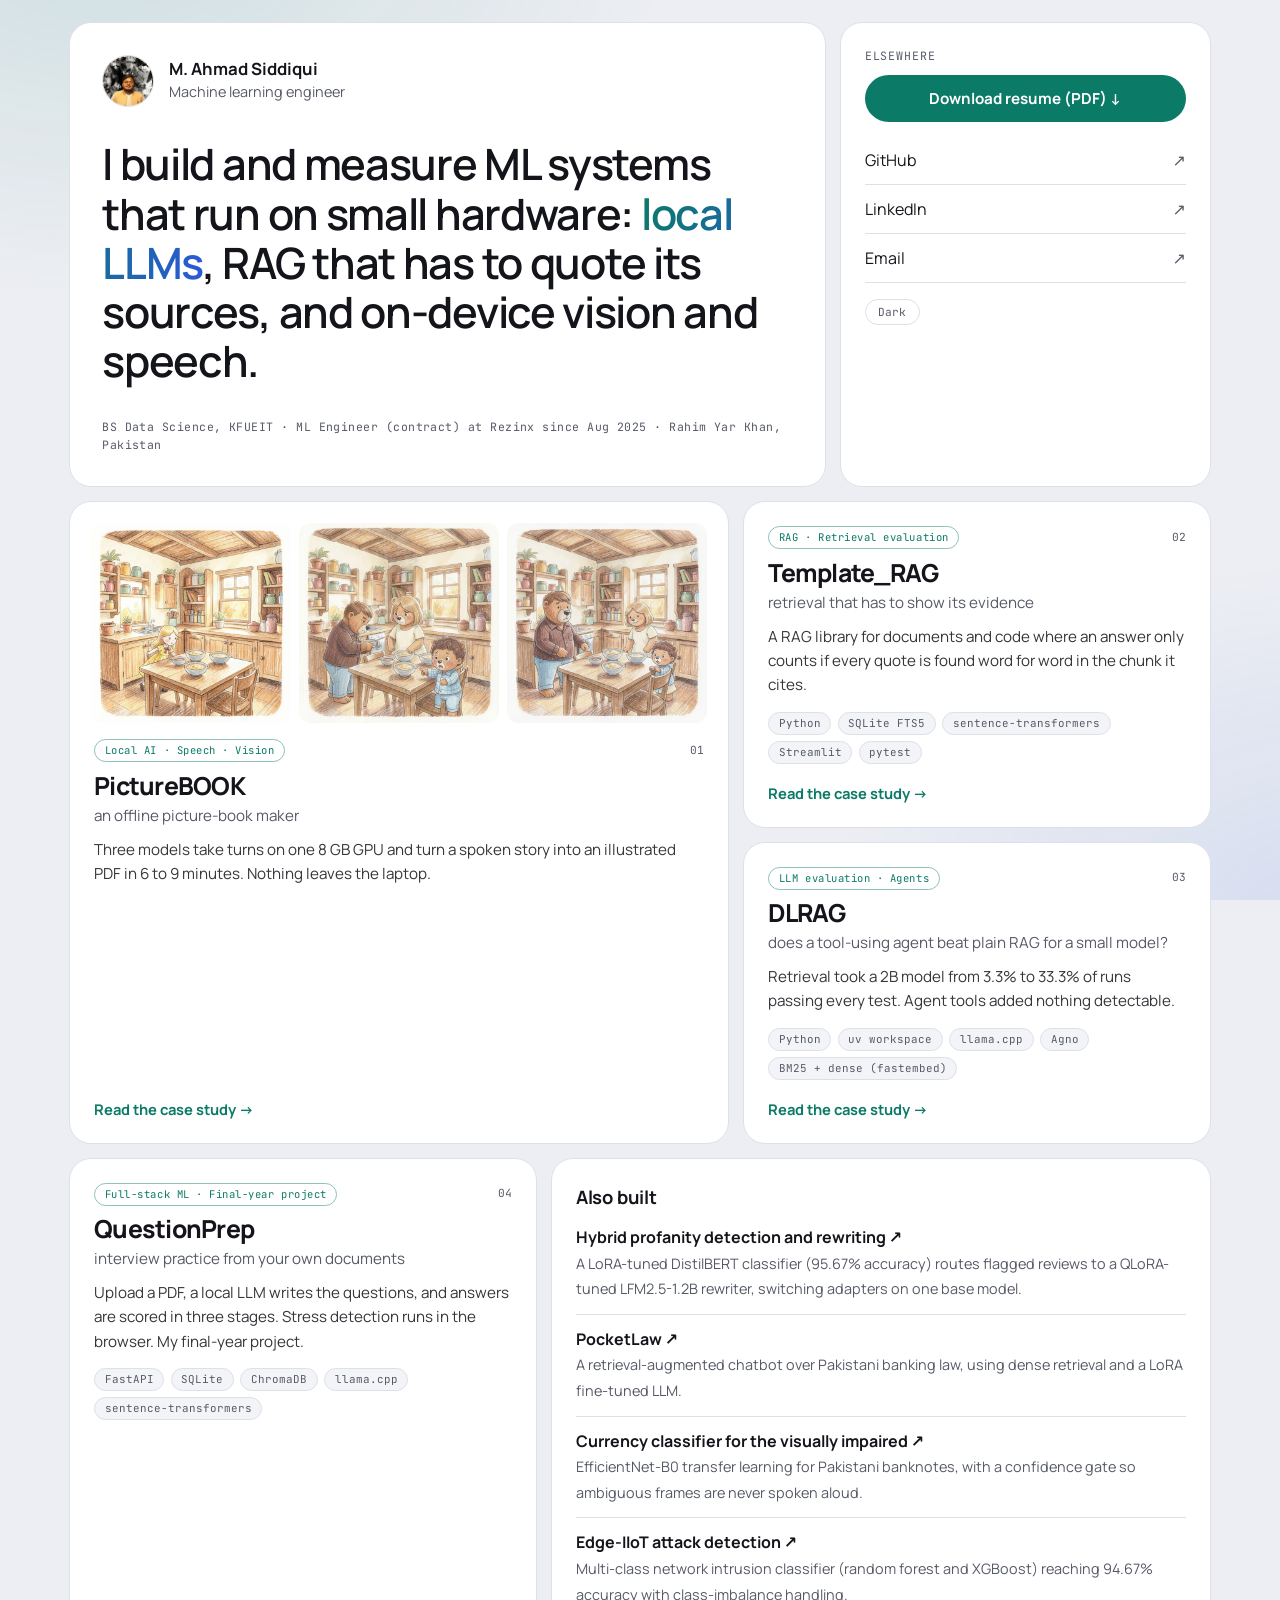
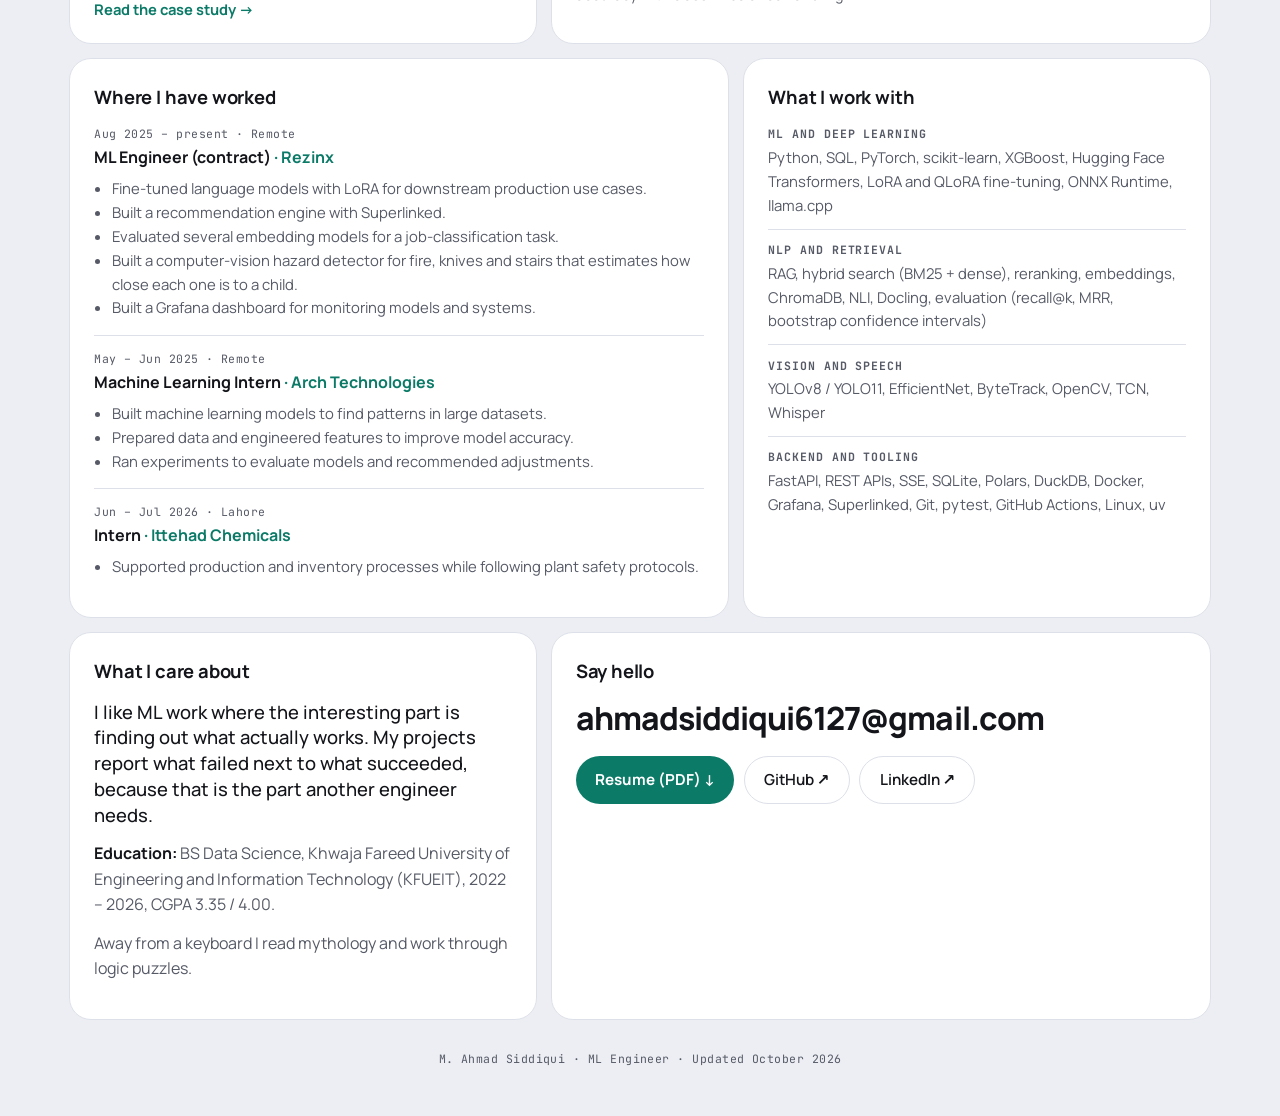
==== designs/bento.html @ fce0da24 "Redesign portfolio as a bento layout; add case studies, resume and design options Project case studi" ====
<!doctype html>
<html lang="en">
<head>

<meta charset="UTF-8" />
<meta name="viewport" content="width=device-width, initial-scale=1.0" />
<title>M. Ahmad Siddiqui | ML Engineer</title>
<meta name="description" content="M. Ahmad Siddiqui, ML engineer. Local LLMs, RAG that quotes its sources, and on-device vision and speech, with measured results." />
<meta property="og:type" content="website" />
<meta property="og:title" content="M. Ahmad Siddiqui | ML Engineer" />
<script>
    /* Theme before first paint: saved choice, else the system setting, else the design's default. */
    (function () {
        var t = "dark";
        try {
            var s = localStorage.getItem("theme");
            if (s === "light" || s === "dark") t = s;
            else if (window.matchMedia("(prefers-color-scheme: dark)").matches) t = "dark";
            else if (window.matchMedia("(prefers-color-scheme: light)").matches) t = "light";
        } catch (e) {}
        document.documentElement.setAttribute("data-theme", t);
    })();
</script>
<link rel="preconnect" href="https://fonts.googleapis.com" />
<link rel="preconnect" href="https://fonts.gstatic.com" crossorigin />
<meta name="theme-color" content="#0a0a0d" />
<link href="https://fonts.googleapis.com/css2?family=Manrope:wght@300..800&family=JetBrains+Mono:wght@400;500&display=swap" rel="stylesheet" />
<style>
    :root {
        --bg: #0a0a0d; --tile: #131318; --tile2: #1b1b22; --line: #26262f; --ink: #ededf0; --mute: #a0a0ac;
        --accent: #5eead4; --accent2: #8ab4ff; --accent-ink: #06201b; --warn: #ff9f9f;
        --sans: "Manrope", system-ui, -apple-system, "Segoe UI", sans-serif;
        --mono: "JetBrains Mono", ui-monospace, "SF Mono", Menlo, Consolas, monospace;
        --r: 22px;
    }
    [data-theme="light"] {
        --bg: #eceef3; --tile: #ffffff; --tile2: #f3f4f8; --line: #dde0e8; --ink: #14151a; --mute: #565a66;
        --accent: #0b7a67; --accent2: #2b59d9; --accent-ink: #ffffff; --warn: #b42318;
    }
    * { box-sizing: border-box; margin: 0; padding: 0; }
    html { scroll-behavior: smooth; }
    body { background: var(--bg); color: var(--ink); font-family: var(--sans); font-size: 1rem; line-height: 1.6; min-height: 100vh; transition: background-color .25s, color .25s; }
    body::before { content: ""; position: fixed; inset: 0; z-index: -1; pointer-events: none;
        background: radial-gradient(60rem 40rem at 8% -10%, color-mix(in srgb, var(--accent) 13%, transparent), transparent 60%),
                    radial-gradient(55rem 40rem at 105% 105%, color-mix(in srgb, var(--accent2) 12%, transparent), transparent 60%); }
    a { color: inherit; }
    :focus-visible { outline: 2px solid var(--accent); outline-offset: 3px; border-radius: 6px; }
    body:has(dialog[open]) { overflow: hidden; }
    .mono { font-family: var(--mono); font-size: .72rem; letter-spacing: .04em; }
    .up { text-transform: uppercase; letter-spacing: .08em; color: var(--mute); }

    .grid { max-width: 1180px; margin: 0 auto; padding: 1.4rem 1.2rem 3rem; display: grid; grid-template-columns: repeat(12, minmax(0, 1fr)); gap: 14px; grid-auto-flow: dense; }
    .t { background: var(--tile); border: 1px solid var(--line); border-radius: var(--r); padding: 1.5rem; position: relative; overflow: hidden; transition: border-color .2s, transform .2s, background-color .25s; min-width: 0; }
    .t h2 { font-size: 1.15rem; font-weight: 700; letter-spacing: -.01em; margin-bottom: .8rem; }
    .s4 { grid-column: span 4; } .s5 { grid-column: span 5; } .s6 { grid-column: span 6; } .s7 { grid-column: span 7; } .s8 { grid-column: span 8; } .s12 { grid-column: span 12; }
    .r2 { grid-row: span 2; }

    /* intro + links */
    .intro { padding: 2rem; display: flex; flex-direction: column; justify-content: space-between; gap: 2rem; }
    .who { display: flex; align-items: center; gap: .9rem; }
    .who img { width: 52px; height: 52px; border-radius: 50%; object-fit: cover; border: 1px solid var(--line); }
    .who h1 { font-size: 1.05rem; font-weight: 700; line-height: 1.2; }
    .who span { color: var(--mute); font-size: .9rem; }
    .lead { font-size: clamp(1.7rem, 3.5vw, 2.7rem); line-height: 1.14; font-weight: 600; letter-spacing: -.03em; max-width: 20em; }
    .lead em { font-style: normal; background: linear-gradient(100deg, var(--accent), var(--accent2)); -webkit-background-clip: text; background-clip: text; color: transparent; }
    .where { color: var(--mute); }
    .linkrows a { display: flex; justify-content: space-between; align-items: center; padding: .7rem 0; border-bottom: 1px solid var(--line); text-decoration: none; }
    .linkrows a:hover { color: var(--accent); }
    .linkrows a span:last-child { color: var(--mute); }
    .btn { display: inline-flex; align-items: center; justify-content: center; gap: .5rem; background: var(--accent); color: var(--accent-ink); font-weight: 700; border: 0; border-radius: 999px; padding: .7rem 1.2rem; text-decoration: none; cursor: pointer; font-family: inherit; font-size: .95rem; }
    .btn:hover { filter: brightness(1.08); }
    .btn.ghost { background: transparent; color: var(--ink); border: 1px solid var(--line); font-weight: 600; }
    .btn.ghost:hover { border-color: var(--accent); color: var(--accent); filter: none; }
    .tbtn { background: none; border: 1px solid var(--line); border-radius: 999px; color: var(--mute); font-family: var(--mono); font-size: .7rem; padding: .3rem .8rem; cursor: pointer; margin-top: 1rem; }
    .tbtn:hover { color: var(--ink); border-color: var(--mute); }

    /* project tiles */
    .proj { cursor: pointer; display: flex; flex-direction: column; gap: .6rem; }
    .proj:hover { border-color: var(--accent); transform: translateY(-2px); }
    .pill { align-self: flex-start; font-family: var(--mono); font-size: .66rem; letter-spacing: .05em; color: var(--accent); border: 1px solid color-mix(in srgb, var(--accent) 45%, transparent); border-radius: 999px; padding: .12rem .6rem; }
    .proj h3 { font-size: 1.55rem; font-weight: 750; letter-spacing: -.03em; line-height: 1.1; }
    .proj .tag { color: var(--mute); font-size: .95rem; margin-top: -.3rem; }
    .proj .find { color: var(--ink); opacity: .86; font-size: .95rem; }
    .proj .more { margin-top: auto; padding-top: .6rem; font-weight: 700; color: var(--accent); background: none; border: 0; text-align: left; font-family: inherit; font-size: .92rem; cursor: pointer; }
    .proj .more::after { content: " →"; }
    .collage { display: grid; grid-template-columns: repeat(3, 1fr); gap: .5rem; margin: -.2rem -.2rem .4rem; }
    .collage img { width: 100%; height: auto; display: block; border-radius: 12px; }
    .toprow { display: flex; justify-content: space-between; align-items: center; }
    .num { font-family: var(--mono); font-size: .7rem; color: var(--mute); }
    .stack.mini { margin-top: .3rem; }

    /* lists in tiles */
    .also a { display: block; padding: .75rem 0; border-top: 1px solid var(--line); text-decoration: none; }
    .also a:first-of-type { border-top: 0; padding-top: 0; }
    .also b { display: block; font-weight: 700; }
    .also span { color: var(--mute); font-size: .9rem; }
    .also a:hover b { color: var(--accent); }
    .job { padding: .9rem 0; border-top: 1px solid var(--line); }
    .job:first-of-type { border-top: 0; padding-top: 0; }
    .job h3 { font-size: 1rem; font-weight: 700; }
    .job .org { color: var(--accent); }
    .job .d { color: var(--mute); display: block; margin-bottom: .1rem; }
    .job ul { margin: .4rem 0 0 1.1rem; color: var(--mute); font-size: .93rem; }
    .sk { padding: .7rem 0; border-top: 1px solid var(--line); }
    .sk:first-of-type { border-top: 0; padding-top: 0; }
    .sk h3 { margin-bottom: .15rem; }
    .sk p { color: var(--mute); font-size: .93rem; }
    .about p { color: var(--mute); margin-bottom: .8rem; }
    .about p:first-of-type { color: var(--ink); font-size: 1.15rem; line-height: 1.4; font-weight: 500; }
    .about strong { color: var(--ink); }
    .mail { display: block; font-size: clamp(1.25rem, 2.6vw, 2rem); font-weight: 750; letter-spacing: -.03em; line-height: 1.15; overflow-wrap: anywhere; text-decoration: none; margin: .2rem 0 1.2rem; }
    .mail:hover { color: var(--accent); }
    .row { display: flex; flex-wrap: wrap; gap: .6rem; }
    footer { grid-column: 1 / -1; text-align: center; color: var(--mute); padding-top: 1rem; }

    /* case-study dialog */
    dialog.case { width: min(860px, 94vw); max-height: 90vh; margin: auto; padding: 0; border: 1px solid var(--line); border-radius: 26px; background: var(--tile); color: var(--ink); overflow: auto; }
    dialog.case::backdrop { background: rgba(0, 0, 0, .62); backdrop-filter: blur(5px); }
    .dh { position: sticky; top: 0; z-index: 2; display: flex; align-items: center; gap: 1rem; padding: 1rem 1.4rem; background: color-mix(in srgb, var(--tile) 92%, transparent); backdrop-filter: blur(8px); border-bottom: 1px solid var(--line); }
    .dh h3 { font-size: 1.15rem; font-weight: 750; letter-spacing: -.02em; margin-right: auto; }
    .dh h3 span { color: var(--mute); font-weight: 500; font-size: .95rem; }
    .x { background: var(--tile2); border: 1px solid var(--line); color: var(--ink); width: 2.2rem; height: 2.2rem; border-radius: 50%; cursor: pointer; font-size: 1.1rem; line-height: 1; }
    .x:hover { border-color: var(--accent); color: var(--accent); }
    .db { padding: 1.4rem 1.6rem 2rem; }
    .db .problem { font-size: 1.25rem; line-height: 1.35; font-weight: 500; letter-spacing: -.01em; margin-bottom: 1rem; max-width: 36em; }
    .dl { display: flex; flex-wrap: wrap; gap: .5rem; margin-bottom: 1.4rem; }
    .dl a { text-decoration: none; border: 1px solid var(--line); border-radius: 999px; padding: .3rem .85rem; font-size: .85rem; }
    .dl a:hover { border-color: var(--accent); color: var(--accent); }
    .pipe { display: flex; flex-wrap: wrap; gap: .4rem; list-style: none; margin-bottom: .4rem; }
    .pipe li { background: var(--tile2); border: 1px solid var(--line); border-radius: 999px; padding: .15rem .75rem; font-size: .8rem; color: var(--mute); }
    .pipe li.hl { color: var(--ink); border-color: var(--accent); }
    .cap { font-family: var(--mono); font-size: .68rem; color: var(--mute); margin-bottom: 1.3rem; }
    .gal { display: grid; grid-template-columns: repeat(3, 1fr); gap: .6rem; margin-bottom: .4rem; }
    .gal img { width: 100%; height: auto; display: block; border-radius: 14px; }
    .part { margin-bottom: 1.2rem; max-width: 42em; }
    .part h4 { font-family: var(--mono); font-size: .7rem; font-weight: 500; letter-spacing: .08em; text-transform: uppercase; color: var(--accent); margin-bottom: .25rem; }
    .part p { color: var(--mute); }
    .part strong { color: var(--ink); font-weight: 700; }
    .fail { border-radius: 16px; background: color-mix(in srgb, var(--warn) 10%, transparent); border: 1px solid color-mix(in srgb, var(--warn) 35%, transparent); padding: 1rem 1.2rem 1.1rem; margin: 1.4rem 0; max-width: 42em; }
    .fail h4 { font-family: var(--mono); font-size: .7rem; font-weight: 500; letter-spacing: .08em; text-transform: uppercase; color: var(--warn); margin-bottom: .25rem; }
    .stack { display: flex; flex-wrap: wrap; gap: .4rem; list-style: none; }
    .stack li { font-family: var(--mono); font-size: .68rem; background: var(--tile2); border: 1px solid var(--line); border-radius: 999px; padding: .1rem .6rem; color: var(--mute); }

    @media (max-width: 900px) {
        .grid { grid-template-columns: repeat(6, minmax(0, 1fr)); }
        .s4, .s5, .s6, .s7, .s8 { grid-column: span 6; }
        .r2 { grid-row: auto; }
        .intro { gap: 1.4rem; }
    }
    @media (max-width: 520px) {
        .grid { padding: 1rem .8rem 2rem; }
        .t { padding: 1.2rem; }
        .db { padding: 1.1rem 1.1rem 1.6rem; }
    }
    @media (prefers-reduced-motion: reduce) { html { scroll-behavior: auto; } * { transition: none !important; } }
</style>
</head>
<body>
<main class="grid">
    <section class="t s8 intro" aria-label="Introduction">
        <div class="who">
            <img src="../data/profile.webp" width="480" height="480" alt="Portrait of M. Ahmad Siddiqui" />
            <div><h1>M. Ahmad Siddiqui</h1><span>Machine learning engineer</span></div>
        </div>
        <p class="lead">I build and measure ML systems that run on small hardware: <em>local LLMs</em>, RAG that has to quote its sources, and on-device vision and speech.</p>
        <p class="where mono">BS Data Science, KFUEIT · ML Engineer (contract) at Rezinx since Aug 2025 · Rahim Yar Khan, Pakistan</p>
    </section>

    <aside class="t s4" aria-label="Links">
        <p class="up mono" style="margin-bottom:.6rem">Elsewhere</p>
        <a class="btn" href="../data/Ahmad_Siddiqui_Resume.pdf" download style="width:100%;margin-bottom:.9rem">Download resume (PDF) ↓</a>
        <nav class="linkrows" aria-label="Profiles">
            <a href="https://github.com/Copperhorse" target="_blank" rel="noopener"><span>GitHub</span><span>↗</span></a>
            <a href="https://www.linkedin.com/in/ahmad-siddiqui-559998267" target="_blank" rel="noopener"><span>LinkedIn</span><span>↗</span></a>
            <a href="mailto:ahmadsiddiqui6127@gmail.com"><span>Email</span><span>↗</span></a>
        </nav>
        <button class="tbtn" id="themeToggle" type="button" aria-label="Switch colour theme"><span id="themeLabel">Light</span></button>
    </aside>

    
    
    <article class="t proj s7 r2" data-open="picturebook" id="card-picturebook">
        <div class="collage"><img src="../data/picturebook-1.webp" width="640" height="640" loading="lazy" alt="Illustration of a girl with long blonde hair tiptoeing into a wooden kitchen with three bowls of porridge on the table" /><img src="../data/picturebook-2.webp" width="640" height="640" loading="lazy" alt="Illustration of two bears and a small bear cub standing by a kitchen table with three bowls, looking upset" /><img src="../data/picturebook-3.webp" width="640" height="640" loading="lazy" alt="Illustration of a bear family in a wooden kitchen with bowls of porridge on the table" /></div>
        <div class="toprow"><span class="pill">Local AI · Speech · Vision</span><span class="num">01</span></div>
        <h3>PictureBOOK</h3>
        <p class="tag">an offline picture-book maker</p>
        <p class="find">Three models take turns on one 8 GB GPU and turn a spoken story into an illustrated PDF in 6 to 9 minutes. Nothing leaves the laptop.</p>
        
        <button class="more" type="button" data-open="picturebook" aria-haspopup="dialog">Read the case study</button>
    </article>
    
    
    <article class="t proj s5" data-open="template-rag" id="card-template-rag">
        
        <div class="toprow"><span class="pill">RAG · Retrieval evaluation</span><span class="num">02</span></div>
        <h3>Template_RAG</h3>
        <p class="tag">retrieval that has to show its evidence</p>
        <p class="find">A RAG library for documents and code where an answer only counts if every quote is found word for word in the chunk it cites.</p>
        <ul class="stack mini"><li>Python</li><li>SQLite FTS5</li><li>sentence-transformers</li><li>Streamlit</li><li>pytest</li></ul>
        <button class="more" type="button" data-open="template-rag" aria-haspopup="dialog">Read the case study</button>
    </article>
    
    
    <article class="t proj s5" data-open="dlrag" id="card-dlrag">
        
        <div class="toprow"><span class="pill">LLM evaluation · Agents</span><span class="num">03</span></div>
        <h3>DLRAG</h3>
        <p class="tag">does a tool-using agent beat plain RAG for a small model?</p>
        <p class="find">Retrieval took a 2B model from 3.3% to 33.3% of runs passing every test. Agent tools added nothing detectable.</p>
        <ul class="stack mini"><li>Python</li><li>uv workspace</li><li>llama.cpp</li><li>Agno</li><li>BM25 + dense (fastembed)</li></ul>
        <button class="more" type="button" data-open="dlrag" aria-haspopup="dialog">Read the case study</button>
    </article>
    
    
    <article class="t proj s5" data-open="questionprep" id="card-questionprep">
        
        <div class="toprow"><span class="pill">Full-stack ML · Final-year project</span><span class="num">04</span></div>
        <h3>QuestionPrep</h3>
        <p class="tag">interview practice from your own documents</p>
        <p class="find">Upload a PDF, a local LLM writes the questions, and answers are scored in three stages. Stress detection runs in the browser. My final-year project.</p>
        <ul class="stack mini"><li>FastAPI</li><li>SQLite</li><li>ChromaDB</li><li>llama.cpp</li><li>sentence-transformers</li></ul>
        <button class="more" type="button" data-open="questionprep" aria-haspopup="dialog">Read the case study</button>
    </article>
    

    <section class="t s7 also" aria-label="Also built">
        <h2>Also built</h2>
        <a href="https://github.com/Copperhorse/profanity_distilbert_lora" target="_blank" rel="noopener"><b>Hybrid profanity detection and rewriting ↗</b><span>A LoRA-tuned DistilBERT classifier (95.67% accuracy) routes flagged reviews to a QLoRA-tuned LFM2.5-1.2B rewriter, switching adapters on one base model.</span></a><a href="https://github.com/Copperhorse/PocketLaw" target="_blank" rel="noopener"><b>PocketLaw ↗</b><span>A retrieval-augmented chatbot over Pakistani banking law, using dense retrieval and a LoRA fine-tuned LLM.</span></a><a href="https://github.com/Copperhorse/CurrencyClassification" target="_blank" rel="noopener"><b>Currency classifier for the visually impaired ↗</b><span>EfficientNet-B0 transfer learning for Pakistani banknotes, with a confidence gate so ambiguous frames are never spoken aloud.</span></a><a href="https://github.com/Copperhorse/edge_iiot" target="_blank" rel="noopener"><b>Edge-IIoT attack detection ↗</b><span>Multi-class network intrusion classifier (random forest and XGBoost) reaching 94.67% accuracy with class-imbalance handling.</span></a>
    </section>

    <section class="t s7" id="experience" aria-label="Experience">
        <h2>Where I have worked</h2>
        
        <div class="job"><span class="d mono">Aug 2025 – present · Remote</span><h3>ML Engineer (contract) <span class="org">· Rezinx</span></h3>
            <ul><li>Fine-tuned language models with LoRA for downstream production use cases.</li><li>Built a recommendation engine with Superlinked.</li><li>Evaluated several embedding models for a job-classification task.</li><li>Built a computer-vision hazard detector for fire, knives and stairs that estimates how close each one is to a child.</li><li>Built a Grafana dashboard for monitoring models and systems.</li></ul></div>
        
        <div class="job"><span class="d mono">May – Jun 2025 · Remote</span><h3>Machine Learning Intern <span class="org">· Arch Technologies</span></h3>
            <ul><li>Built machine learning models to find patterns in large datasets.</li><li>Prepared data and engineered features to improve model accuracy.</li><li>Ran experiments to evaluate models and recommended adjustments.</li></ul></div>
        
        <div class="job"><span class="d mono">Jun – Jul 2026 · Lahore</span><h3>Intern <span class="org">· Ittehad Chemicals</span></h3>
            <ul><li>Supported production and inventory processes while following plant safety protocols.</li></ul></div>
        
    </section>

    <section class="t s5" id="skills" aria-label="Skills">
        <h2>What I work with</h2>
        <div class="sk"><h3 class="up mono">ML and deep learning</h3><p>Python, SQL, PyTorch, scikit-learn, XGBoost, Hugging Face Transformers, LoRA and QLoRA fine-tuning, ONNX Runtime, llama.cpp</p></div><div class="sk"><h3 class="up mono">NLP and retrieval</h3><p>RAG, hybrid search (BM25 + dense), reranking, embeddings, ChromaDB, NLI, Docling, evaluation (recall@k, MRR, bootstrap confidence intervals)</p></div><div class="sk"><h3 class="up mono">Vision and speech</h3><p>YOLOv8 / YOLO11, EfficientNet, ByteTrack, OpenCV, TCN, Whisper</p></div><div class="sk"><h3 class="up mono">Backend and tooling</h3><p>FastAPI, REST APIs, SSE, SQLite, Polars, DuckDB, Docker, Grafana, Superlinked, Git, pytest, GitHub Actions, Linux, uv</p></div>
    </section>

    <section class="t s5 about" id="about" aria-label="About">
        <h2>What I care about</h2>
        <p>I like ML work where the interesting part is finding out what actually works. My projects report what failed next to what succeeded, because that is the part another engineer needs.</p><p><strong>Education:</strong> BS Data Science, Khwaja Fareed University of Engineering and Information Technology (KFUEIT), 2022 – 2026, CGPA 3.35 / 4.00.</p><p>Away from a keyboard I read mythology and work through logic puzzles.</p>
    </section>

    <section class="t s7" id="contact" aria-label="Contact">
        <h2>Say hello</h2>
        <a class="mail" href="mailto:ahmadsiddiqui6127@gmail.com">ahmadsiddiqui6127@gmail.com</a>
        <div class="row">
            <a class="btn" href="../data/Ahmad_Siddiqui_Resume.pdf" download>Resume (PDF) ↓</a>
            <a class="btn ghost" href="https://github.com/Copperhorse" target="_blank" rel="noopener">GitHub ↗</a>
            <a class="btn ghost" href="https://www.linkedin.com/in/ahmad-siddiqui-559998267" target="_blank" rel="noopener">LinkedIn ↗</a>
        </div>
    </section>

    <footer class="mono">M. Ahmad Siddiqui · ML Engineer · Updated October 2026</footer>
</main>


<dialog class="case" id="dlg-picturebook" aria-labelledby="h-picturebook">
    <div class="dh">
        <h3 id="h-picturebook">PictureBOOK <span>an offline picture-book maker</span></h3>
        <button class="x" type="button" data-close aria-label="Close case study">×</button>
    </div>
    <div class="db">
        <p class="problem">A parent types, imports or records a story and gets an illustrated PDF a few minutes later. The child&#39;s voice and the family&#39;s story stay on the machine.</p>
        <div class="dl"><a href="https://github.com/Copperhorse/PictureBOOK" target="_blank" rel="noopener">Code on GitHub ↗</a><a href="https://github.com/Copperhorse/PictureBOOK/tree/main/docs/research" target="_blank" rel="noopener">Research notes ↗</a></div>
        
        <ol class="pipe" aria-label="Pipeline"><li>Story in</li><li>Whisper</li><li>Plan (Gemma 4)</li><li class="hl">Parent approves characters</li><li>Draw (FLUX.2 klein)</li><li>Vision critic</li><li class="hl">Human review</li><li>PDF</li></ol>
        <p class="cap">Pipeline. Highlighted steps are where a person decides.</p>
        
        
        <div class="gal"><img src="../data/picturebook-1.webp" width="640" height="640" loading="lazy" alt="Illustration of a girl with long blonde hair tiptoeing into a wooden kitchen with three bowls of porridge on the table" /><img src="../data/picturebook-2.webp" width="640" height="640" loading="lazy" alt="Illustration of two bears and a small bear cub standing by a kitchen table with three bowls, looking upset" /><img src="../data/picturebook-3.webp" width="640" height="640" loading="lazy" alt="Illustration of a bear family in a wooden kitchen with bowls of porridge on the table" /></div>
        <p class="cap">Pages from a book generated on the 8 GB laptop GPU (Goldilocks and the Three Bears, crayon style).</p>
        
        <div class="part"><h4>Built</h4><p>A Tauri 2 desktop app. A Rust core owns the book library; a Python FastAPI sidecar runs one GPU job at a time behind a per-launch bearer token and streams progress over SSE. <strong>Every model stage is its own process under a memory-capped systemd scope</strong>, so killing the app, even with SIGKILL, leaves no stray process and no VRAM in use (this is tested).</p></div>
        <div class="part"><h4>Measured</h4><p>Whisper large-v3-turbo: <strong>1.9% word error rate</strong> on 48 synthetic clips. Vision critic: <strong>94.7% accuracy and 99% recall</strong> of deliberate mismatches on 40 synthetic images. About 10 s per image and 6 to 9 minutes per book. 95 sidecar tests and 61 pipeline-rule tests pass, alongside a Rust test suite.</p></div>
        <div class="fail" role="note"><h4>Did not work</h4><p>No model I tried could find extra hands or legs (0 of 3). Redrawing a flagged page fixed only 2 of 13 defects; the other 11 came back in all three redraws. So the critic writes notes for the parent and never acts alone, and a human reviews every page. Silence also became a made-up book until I added a gate for it.</p></div>
        <div class="part"><h4>Limits</h4><p>Tested on one machine (Linux, RTX A2000), English only, and speech was tested on synthetic clips rather than real parents. Not packaged yet.</p></div>
        <ul class="stack"><li>Tauri 2</li><li>Rust</li><li>SvelteKit</li><li>TypeScript</li><li>FastAPI</li><li>llama.cpp</li><li>Whisper</li><li>FLUX.2 klein</li><li>Gemma 4</li></ul>
    </div>
</dialog>

<dialog class="case" id="dlg-template-rag" aria-labelledby="h-template-rag">
    <div class="dh">
        <h3 id="h-template-rag">Template_RAG <span>retrieval that has to show its evidence</span></h3>
        <button class="x" type="button" data-close aria-label="Close case study">×</button>
    </div>
    <div class="db">
        <p class="problem">Most RAG demos cannot tell you when they are wrong. This one only returns an answer if every quote can be found, word for word, in the chunk it cites.</p>
        <div class="dl"><a href="https://github.com/Copperhorse/Template_RAG" target="_blank" rel="noopener">Code on GitHub ↗</a><a href="https://github.com/Copperhorse/Template_RAG/tree/main/evals/results" target="_blank" rel="noopener">Eval results ↗</a></div>
        
        <ol class="pipe" aria-label="Pipeline"><li>Ingest</li><li>Chunk (Markdown / AST)</li><li class="hl">Quality gate</li><li>Dense + BM25</li><li>RRF</li><li>Rerank</li><li class="hl">Quote gates</li></ol>
        <p class="cap">Pipeline. Highlighted steps reject weak input or unsupported answers.</p>
        
        
        <div class="part"><h4>Built</h4><p>Hybrid retrieval (EmbeddingGemma plus SQLite FTS5 BM25, fused with reciprocal rank fusion) and a listwise reranker. Python is chunked along its AST. Ingest-time gates keep tables of contents, licence headers and generated code out of the index, and answer gates locate each quote in its source chunk and store the chunk's exact text. A Streamlit UI shows every stage's rank. It started from the ingestion and verification code of QuestionPrep, generalised into a reusable library.</p></div>
        <div class="part"><h4>Measured</h4><p>Frozen corpus and gold sets, with bootstrap confidence intervals and paired significance tests. The reranker added <strong>+18.6 recall@1</strong> on 70 hand-written queries and <strong>+25.5</strong> on 149 synthetic ones. <strong>513 tests</strong> and CI.</p></div>
        <div class="fail" role="note"><h4>Did not work</h4><p>A web-trained cross-encoder (ms-marco) never helped, and letting it replace the ranking lost 14 points of recall@5 on code, so it votes alongside dense and BM25 instead. The best reranker is non-commercial (CC-BY-NC); the README says so and names a permissive fallback.</p></div>
        
        <ul class="stack"><li>Python</li><li>SQLite FTS5</li><li>sentence-transformers</li><li>Streamlit</li><li>pytest</li><li>GitHub Actions</li></ul>
    </div>
</dialog>

<dialog class="case" id="dlg-dlrag" aria-labelledby="h-dlrag">
    <div class="dh">
        <h3 id="h-dlrag">DLRAG <span>does a tool-using agent beat plain RAG for a small model?</span></h3>
        <button class="x" type="button" data-close aria-label="Close case study">×</button>
    </div>
    <div class="db">
        <p class="problem">A 2B model writes PyTorch code from a textbook and its repository. Is it better to paste retrieved passages into the prompt once, or to let the model call search tools?</p>
        <div class="dl"><a href="https://github.com/Copperhorse/DLRAG" target="_blank" rel="noopener">Code on GitHub ↗</a><a href="https://github.com/Copperhorse/DLRAG/blob/main/REPORT.md" target="_blank" rel="noopener">Full report ↗</a></div>
        
        
        <div class="part"><h4>Built</h4><p>56 execution-graded tasks: 32 for tuning and 24 frozen for the final test, with a sha256 manifest checked before analysis. Six arms on one model, settings tuned on the dev tasks and the test run once, paired bootstrap intervals, and a parity check that proves each pair of arms gets an identical first message.</p></div>
        <div class="part"><h4>Measured</h4><p><strong>Retrieval is what matters:</strong> 3.3% of runs passed every test with nothing, 33.3% with passages plus a repository map. <strong>Tools added nothing detectable</strong> (−1.7 points, 95% CI −10.8 to +6.7) at about 3× the tokens. A 4B model was not measurably better than the 2B. The repository map cut import failures from 34.2% to 9.2%.</p></div>
        <div class="fail" role="note"><h4>Did not work</h4><p>The original question, whether a small model plus retrieval can replace a much bigger one, was not tested: the largest model was 4B. The report says so. A fine-tuning arm was shelved because its training data was templated prompts nobody would ask.</p></div>
        
        <ul class="stack"><li>Python</li><li>uv workspace</li><li>llama.cpp</li><li>Agno</li><li>BM25 + dense (fastembed)</li><li>Docling</li></ul>
    </div>
</dialog>

<dialog class="case" id="dlg-questionprep" aria-labelledby="h-questionprep">
    <div class="dh">
        <h3 id="h-questionprep">QuestionPrep <span>interview practice from your own documents</span></h3>
        <button class="x" type="button" data-close aria-label="Close case study">×</button>
    </div>
    <div class="db">
        <p class="problem">Upload a PDF, a local LLM writes interview questions with reference answers, and you answer by typing or speaking. Everything runs on your own machine.</p>
        <div class="dl"><a href="https://github.com/Copperhorse/QuestionPrep" target="_blank" rel="noopener">Code on GitHub ↗</a></div>
        
        <ol class="pipe" aria-label="Pipeline"><li>PDF</li><li>Docling</li><li>Chunks</li><li>LLM questions</li><li class="hl">Verification gates</li><li>Interview</li><li class="hl">3-stage scoring</li></ol>
        <p class="cap">Pipeline. Highlighted steps check generated questions and score answers.</p>
        
        
        <div class="part"><h4>Built</h4><p>FastAPI, SQLite and ChromaDB with a llama.cpp server. Answers are scored in three stages (fuzzy match, then a BGE bi-encoder, then a DeBERTa NLI cross-encoder), with a guard for cut-off answers and a cap when the answer contradicts the reference. Difficulty adapts to a running average of the score. <strong>Stress detection runs in the browser</strong>: a TCN on ONNX Runtime Web with a hand-written DSP front end (FFT, mel filterbank, DCT-II). Also token auth, single-use SSE tickets and upload validation.</p></div>
        <div class="part"><h4>Measured</h4><p><strong>460 tests</strong> (plus 42 GPU and LLM tests run separately), CI, and a gold set used to tune the question-verification checks.</p></div>
        <div class="fail" role="note"><h4>Did not work</h4><p>The scoring has known weaknesses that I documented instead of hiding: an answer cut off mid-sentence can still score 0.8 to 1.0, and a correct answer in different terminology scores about 0.28. The stress detector also produced false positives on stutters.</p></div>
        
        <ul class="stack"><li>FastAPI</li><li>SQLite</li><li>ChromaDB</li><li>llama.cpp</li><li>sentence-transformers</li><li>ONNX Runtime Web</li><li>JavaScript</li></ul>
    </div>
</dialog>


<script>
    (function () {
        var root = document.documentElement;
        var btn = document.getElementById("themeToggle");
        var label = document.getElementById("themeLabel");
        function paint() {
            if (label) label.textContent = root.getAttribute("data-theme") === "dark" ? "Light" : "Dark";
        }
        if (btn) {
            btn.addEventListener("click", function () {
                var next = root.getAttribute("data-theme") === "dark" ? "light" : "dark";
                root.setAttribute("data-theme", next);
                try { localStorage.setItem("theme", next); } catch (e) {}
                paint();
            });
        }
        paint();
    })();
</script>
<script>
    /* Visitor analytics: loads only where Vercel serves the page and Web Analytics is enabled. */
    (function () {
        var h = location.hostname;
        if (h.endsWith("github.io") || h === "localhost" || h === "127.0.0.1" || location.protocol === "file:") return;
        window.va = window.va || function () { (window.vaq = window.vaq || []).push(arguments); };
        var s = document.createElement("script");
        s.defer = true;
        s.src = "/_vercel/insights/script.js";
        document.head.appendChild(s);
    })();
</script>
<script>
    (function () {
        function open(id) { var d = document.getElementById("dlg-" + id); if (d && !d.open) d.showModal(); }
        document.querySelectorAll("[data-open]").forEach(function (el) {
            el.addEventListener("click", function (e) {
                if (e.target.closest("a")) return;
                open(el.getAttribute("data-open"));
                try { history.replaceState(null, "", "#" + el.getAttribute("data-open")); } catch (x) {}
            });
        });
        document.querySelectorAll("dialog.case").forEach(function (d) {
            d.addEventListener("click", function (e) { if (e.target === d) d.close(); });
            d.addEventListener("close", function () { try { history.replaceState(null, "", location.pathname + location.search); } catch (x) {} });
            d.querySelector("[data-close]").addEventListener("click", function () { d.close(); });
        });
        if (location.hash) open(location.hash.slice(1));
        window.addEventListener("hashchange", function () { if (location.hash) open(location.hash.slice(1)); });
    })();
</script>
</body>
</html>
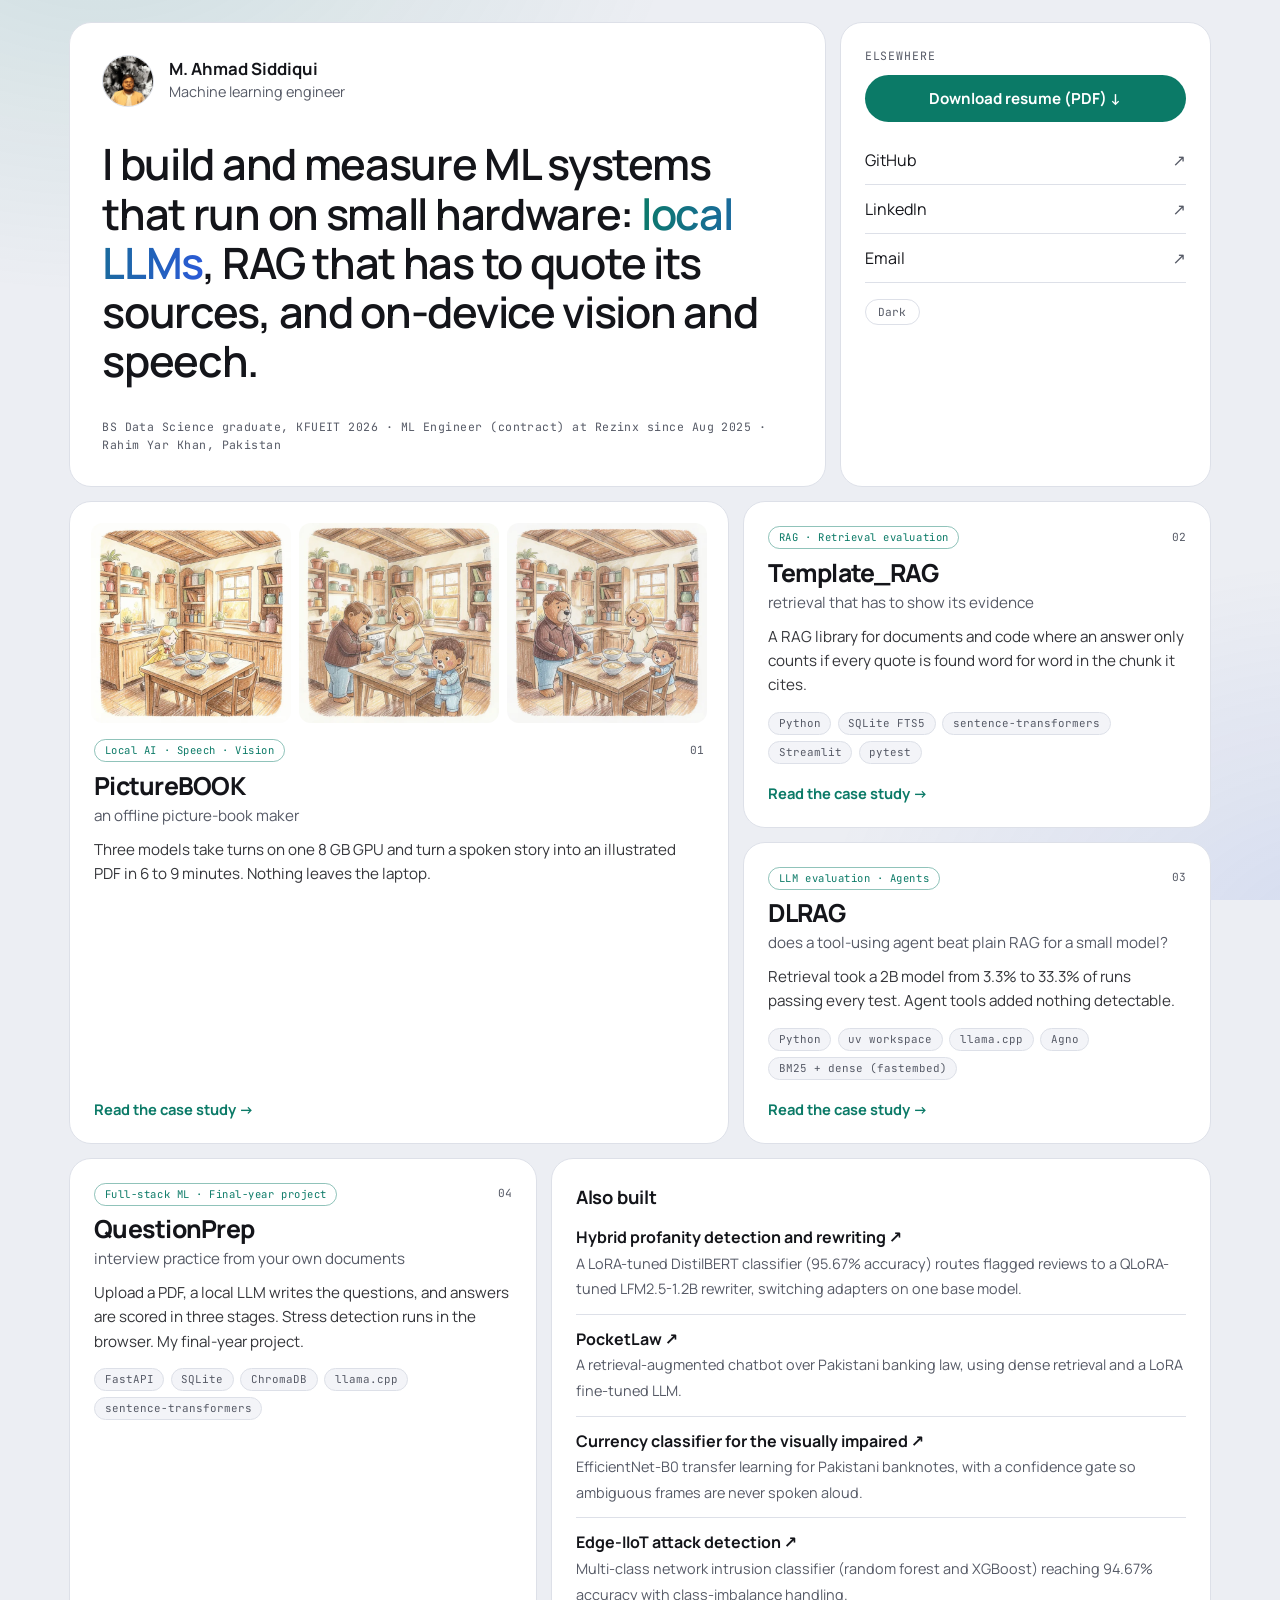
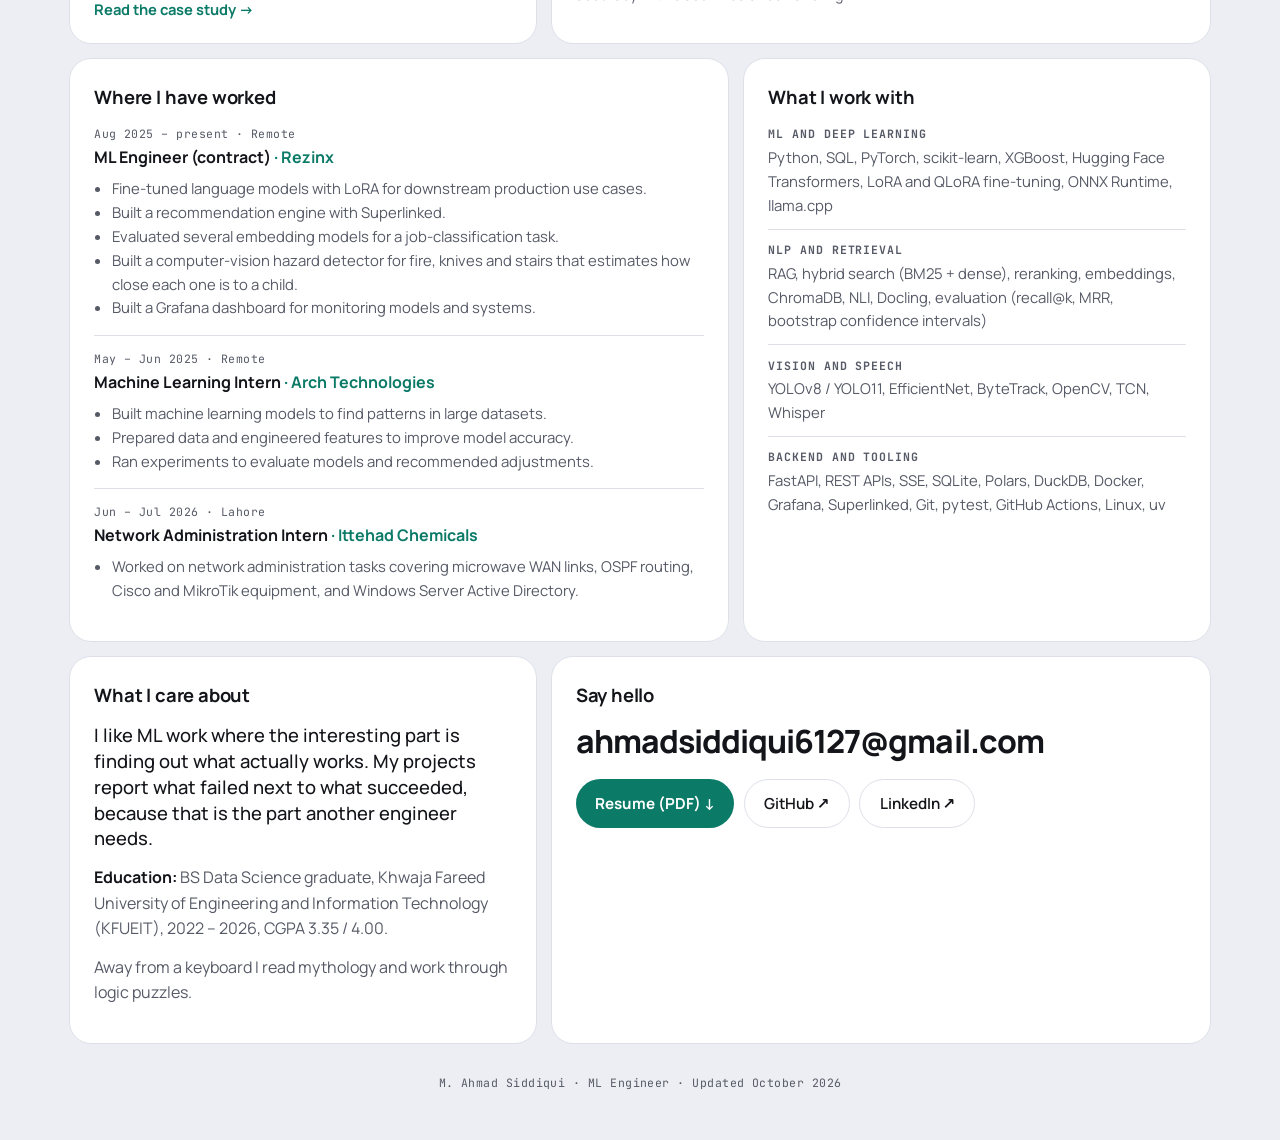
==== commit d1c1dd7b: "Use the current internship description and graduate status; keep data/Resume.pdf link working" ====
--- a/designs/bento.html
+++ b/designs/bento.html
@@ -163,7 +163,7 @@
             <div><h1>M. Ahmad Siddiqui</h1><span>Machine learning engineer</span></div>
         </div>
         <p class="lead">I build and measure ML systems that run on small hardware: <em>local LLMs</em>, RAG that has to quote its sources, and on-device vision and speech.</p>
-        <p class="where mono">BS Data Science, KFUEIT · ML Engineer (contract) at Rezinx since Aug 2025 · Rahim Yar Khan, Pakistan</p>
+        <p class="where mono">BS Data Science graduate, KFUEIT 2026 · ML Engineer (contract) at Rezinx since Aug 2025 · Rahim Yar Khan, Pakistan</p>
     </section>
 
     <aside class="t s4" aria-label="Links">
@@ -237,8 +237,8 @@
         <div class="job"><span class="d mono">May – Jun 2025 · Remote</span><h3>Machine Learning Intern <span class="org">· Arch Technologies</span></h3>
             <ul><li>Built machine learning models to find patterns in large datasets.</li><li>Prepared data and engineered features to improve model accuracy.</li><li>Ran experiments to evaluate models and recommended adjustments.</li></ul></div>
         
-        <div class="job"><span class="d mono">Jun – Jul 2026 · Lahore</span><h3>Intern <span class="org">· Ittehad Chemicals</span></h3>
-            <ul><li>Supported production and inventory processes while following plant safety protocols.</li></ul></div>
+        <div class="job"><span class="d mono">Jun – Jul 2026 · Lahore</span><h3>Network Administration Intern <span class="org">· Ittehad Chemicals</span></h3>
+            <ul><li>Worked on network administration tasks covering microwave WAN links, OSPF routing, Cisco and MikroTik equipment, and Windows Server Active Directory.</li></ul></div>
         
     </section>
 
@@ -249,7 +249,7 @@
 
     <section class="t s5 about" id="about" aria-label="About">
         <h2>What I care about</h2>
-        <p>I like ML work where the interesting part is finding out what actually works. My projects report what failed next to what succeeded, because that is the part another engineer needs.</p><p><strong>Education:</strong> BS Data Science, Khwaja Fareed University of Engineering and Information Technology (KFUEIT), 2022 – 2026, CGPA 3.35 / 4.00.</p><p>Away from a keyboard I read mythology and work through logic puzzles.</p>
+        <p>I like ML work where the interesting part is finding out what actually works. My projects report what failed next to what succeeded, because that is the part another engineer needs.</p><p><strong>Education:</strong> BS Data Science graduate, Khwaja Fareed University of Engineering and Information Technology (KFUEIT), 2022 – 2026, CGPA 3.35 / 4.00.</p><p>Away from a keyboard I read mythology and work through logic puzzles.</p>
     </section>
 
     <section class="t s7" id="contact" aria-label="Contact">
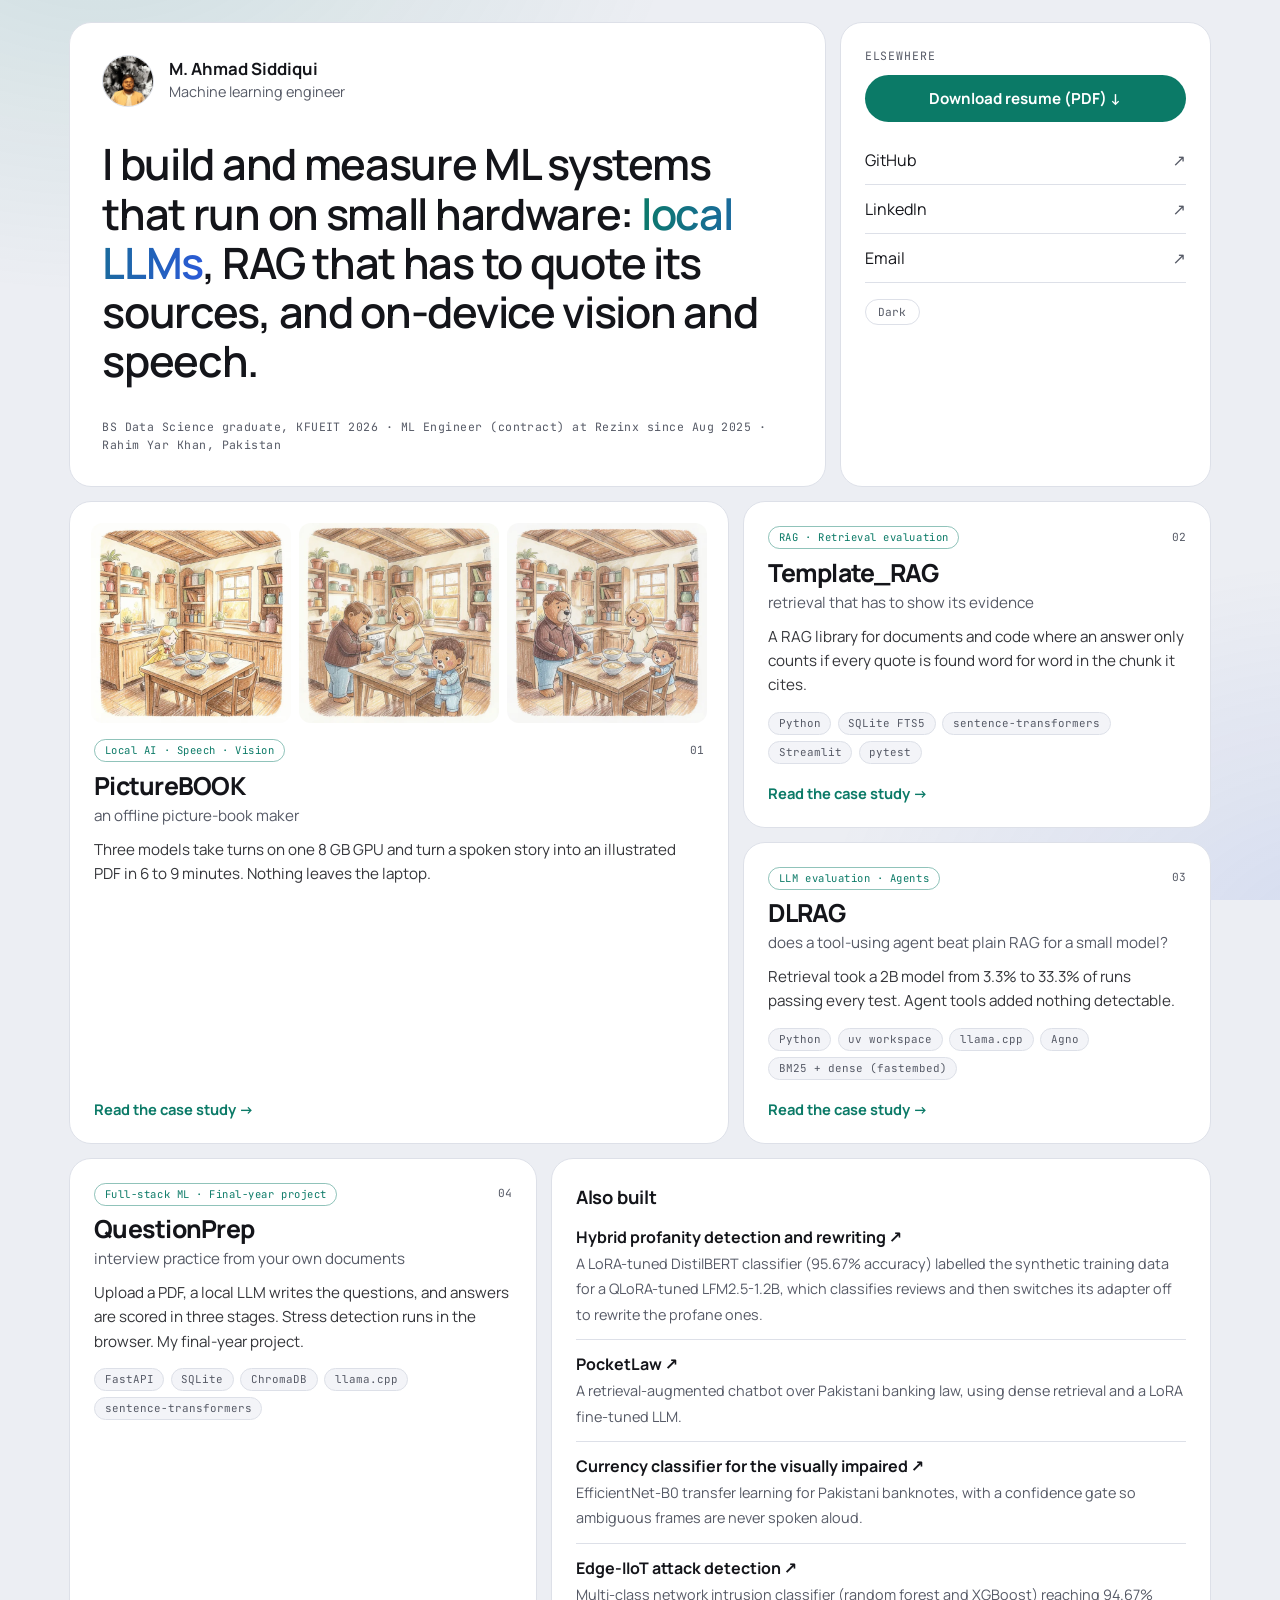
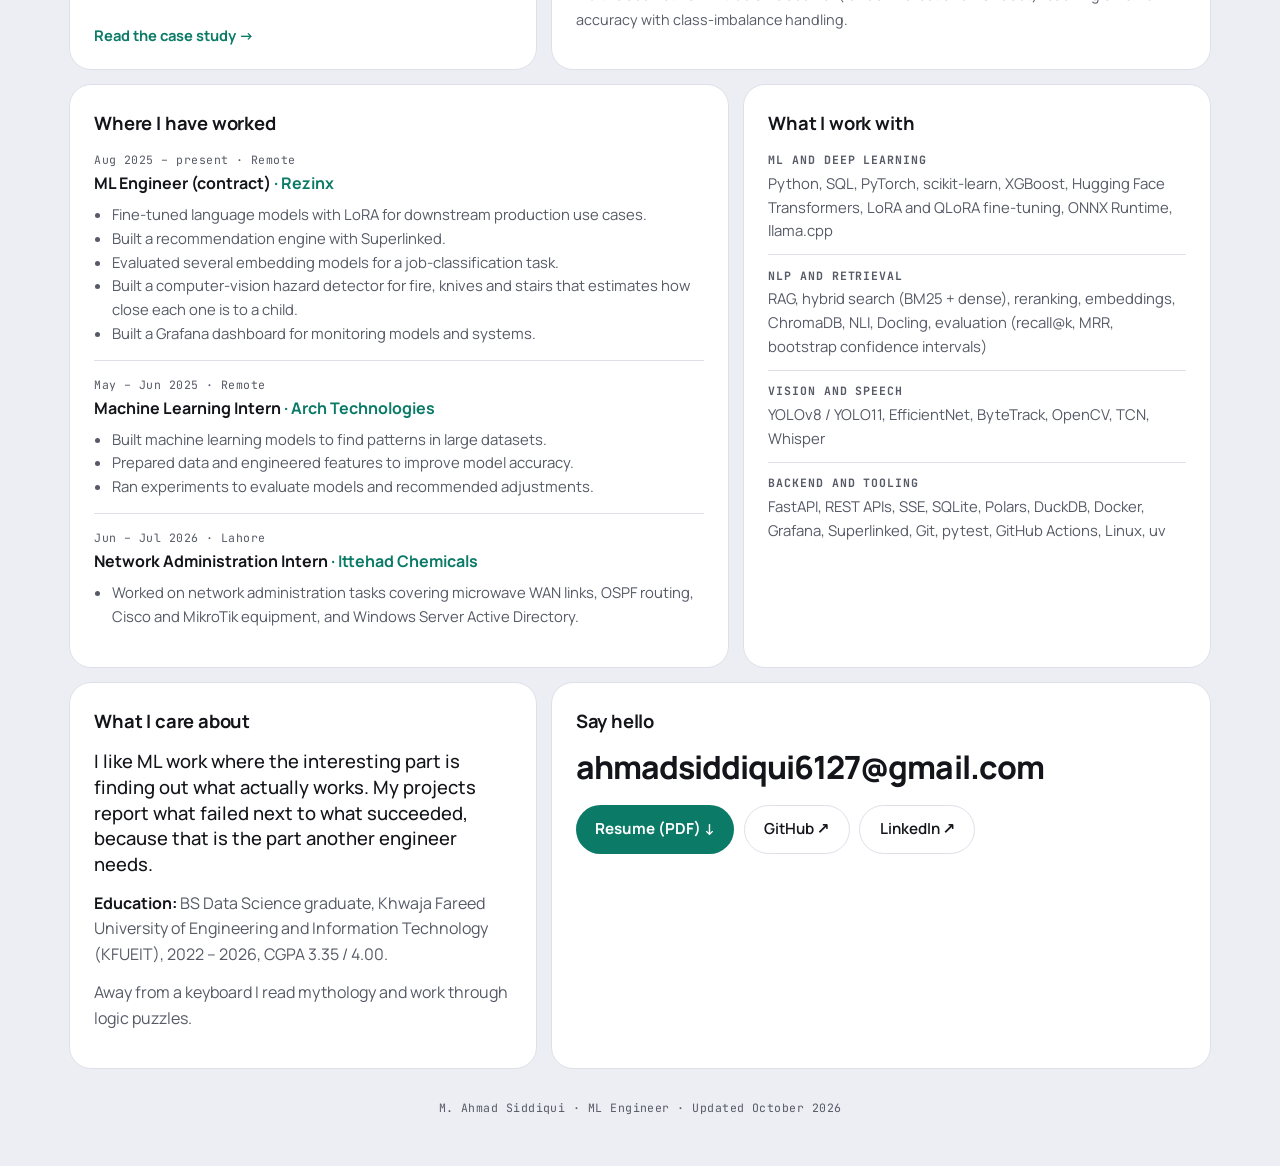
==== commit 76537449: "Correct the profanity project description: DistilBERT labelled the data, LFM2.5 classifies and rewri" ====
--- a/designs/bento.html
+++ b/designs/bento.html
@@ -225,7 +225,7 @@
 
     <section class="t s7 also" aria-label="Also built">
         <h2>Also built</h2>
-        <a href="https://github.com/Copperhorse/profanity_distilbert_lora" target="_blank" rel="noopener"><b>Hybrid profanity detection and rewriting ↗</b><span>A LoRA-tuned DistilBERT classifier (95.67% accuracy) routes flagged reviews to a QLoRA-tuned LFM2.5-1.2B rewriter, switching adapters on one base model.</span></a><a href="https://github.com/Copperhorse/PocketLaw" target="_blank" rel="noopener"><b>PocketLaw ↗</b><span>A retrieval-augmented chatbot over Pakistani banking law, using dense retrieval and a LoRA fine-tuned LLM.</span></a><a href="https://github.com/Copperhorse/CurrencyClassification" target="_blank" rel="noopener"><b>Currency classifier for the visually impaired ↗</b><span>EfficientNet-B0 transfer learning for Pakistani banknotes, with a confidence gate so ambiguous frames are never spoken aloud.</span></a><a href="https://github.com/Copperhorse/edge_iiot" target="_blank" rel="noopener"><b>Edge-IIoT attack detection ↗</b><span>Multi-class network intrusion classifier (random forest and XGBoost) reaching 94.67% accuracy with class-imbalance handling.</span></a>
+        <a href="https://github.com/Copperhorse/profanity_distilbert_lora" target="_blank" rel="noopener"><b>Hybrid profanity detection and rewriting ↗</b><span>A LoRA-tuned DistilBERT classifier (95.67% accuracy) labelled the synthetic training data for a QLoRA-tuned LFM2.5-1.2B, which classifies reviews and then switches its adapter off to rewrite the profane ones.</span></a><a href="https://github.com/Copperhorse/PocketLaw" target="_blank" rel="noopener"><b>PocketLaw ↗</b><span>A retrieval-augmented chatbot over Pakistani banking law, using dense retrieval and a LoRA fine-tuned LLM.</span></a><a href="https://github.com/Copperhorse/CurrencyClassification" target="_blank" rel="noopener"><b>Currency classifier for the visually impaired ↗</b><span>EfficientNet-B0 transfer learning for Pakistani banknotes, with a confidence gate so ambiguous frames are never spoken aloud.</span></a><a href="https://github.com/Copperhorse/edge_iiot" target="_blank" rel="noopener"><b>Edge-IIoT attack detection ↗</b><span>Multi-class network intrusion classifier (random forest and XGBoost) reaching 94.67% accuracy with class-imbalance handling.</span></a>
     </section>
 
     <section class="t s7" id="experience" aria-label="Experience">
